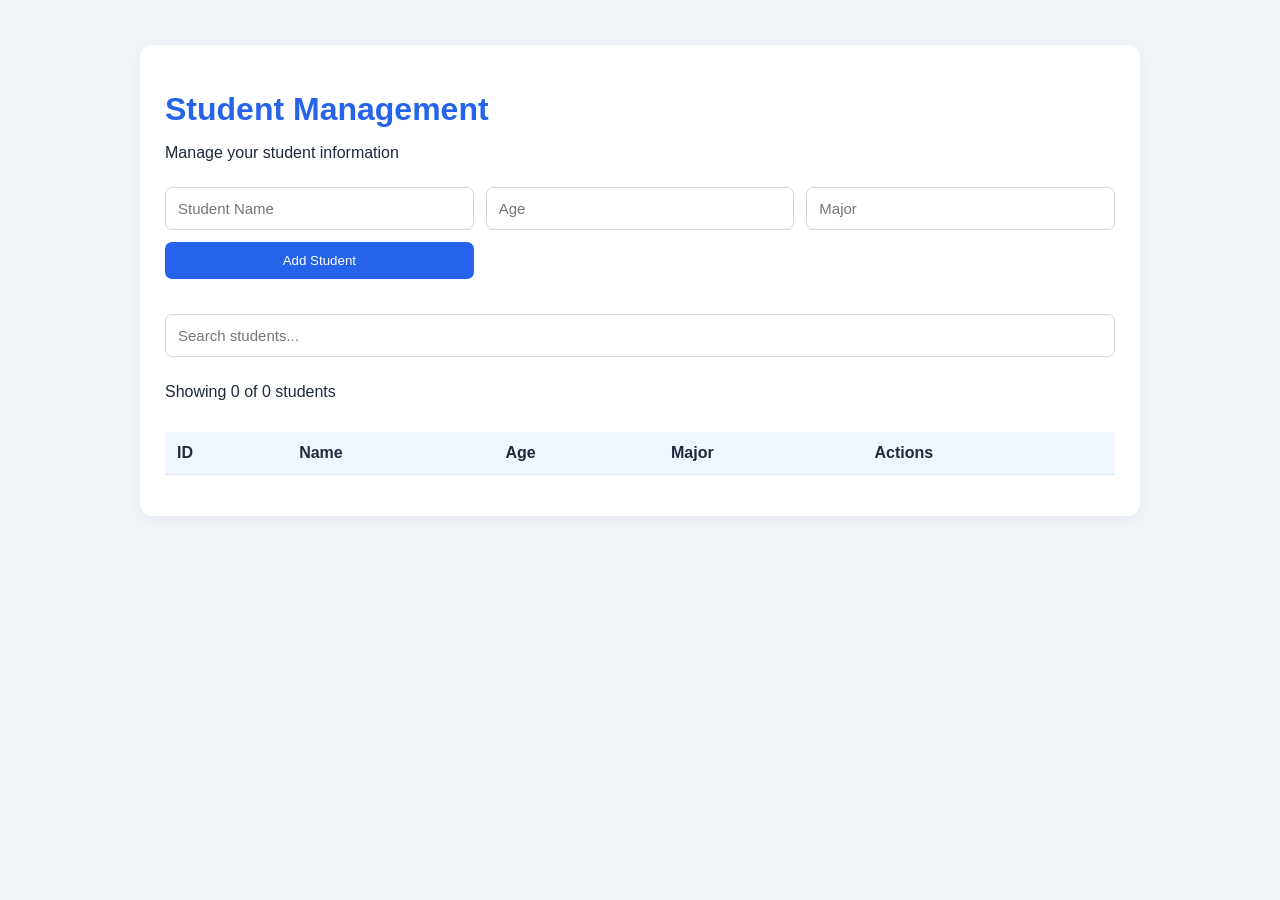
==== index.html @ 03c17451 "Add files via upload" ====
<!DOCTYPE html>
<html lang="en">
<head>
    <meta charset="UTF-8">
    <meta name="viewport" content="width=device-width, initial-scale=1.0">
    <title>Student Management</title>
    <link rel="stylesheet" href="style.css">
</head>
<body>
    <div class="container">
        <h1>Student Management</h1>
        <p>Manage your student information</p>

        <form id="studentForm">
            <input type="hidden" id="studentId">

            <input type="text" id="name"
                   placeholder="Student Name" required>

            <input type="number" id="age"
                   placeholder="Age" min="1" max="120" required>

            <input type="text" id="major"
                   placeholder="Major" required>

            <button type="submit" id="submitBtn">
                Add Student
            </button>
        </form>

        <input type="search" id="search"
               placeholder="Search students...">

        <p id="count">Total Students: 0</p>

        <div class="table-wrapper">
            <table>
                <thead>
                    <tr>
                        <th>ID</th>
                        <th>Name</th>
                        <th>Age</th>
                        <th>Major</th>
                        <th>Actions</th>
                    </tr>
                </thead>
                <tbody id="studentList"></tbody>
            </table>
        </div>

        <p id="message" role="status"></p>
    </div>

    <script src="script.js"></script>
</body>
</html>
---- style.css ----
* {
    box-sizing: border-box;
}

body {
    margin: 0;
    padding: 25px 15px;
    font-family: Arial, sans-serif;
    background: #f1f5f9;
    color: #1e293b;
}

.container {
    max-width: 1000px;
    margin: 20px auto;
    padding: 25px;
    background: white;
    border-radius: 12px;
    box-shadow: 0 4px 20px #0000000d;
}

h1 {
    color: #2563eb;
    margin-bottom: 8px;
}

#studentForm {
    display: grid;
    grid-template-columns: repeat(3, minmax(0, 1fr));
    gap: 12px;
    margin: 25px 0;
}

input {
    width: 100%;
    min-width: 0;
    padding: 12px;
    border: 1px solid #cbd5e1;
    border-radius: 7px;
    font-size: 15px;
}

#studentForm input[type="hidden"] {
    display: none;
}

button {
    padding: 11px 14px;
    border: none;
    border-radius: 7px;
    background: #2563eb;
    color: white;
    cursor: pointer;
}

button:hover {
    opacity: 0.85;
}

#search {
    margin: 10px 0;
}

.table-wrapper {
    width: 100%;
    overflow-x: auto;
}

table {
    width: 100%;
    border-collapse: collapse;
    margin-top: 15px;
}

th, td {
    padding: 12px;
    border-bottom: 1px solid #e2e8f0;
    text-align: left;
}

th {
    background: #eff6ff;
}

.actions {
    display: flex;
    gap: 7px;
}

.delete-btn {
    background: #dc2626;
}

#message {
    color: #15803d;
}

@media (max-width: 650px) {
    #studentForm {
        grid-template-columns: 1fr;
    }

    .container {
        padding: 16px;
    }
}
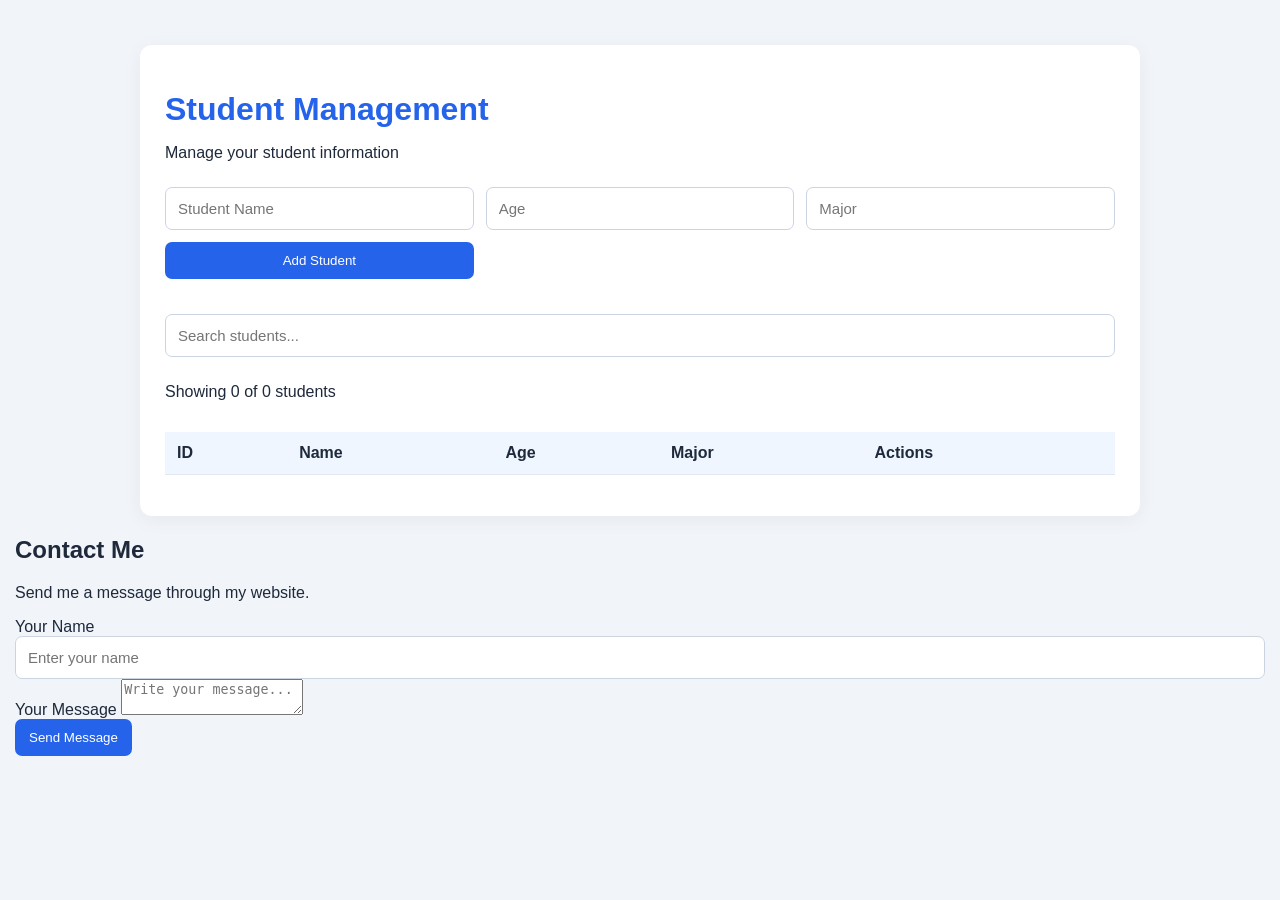
==== commit 6af318a4: "Add files via upload" ====
--- a/index.html
+++ b/index.html
@@ -55,3 +55,36 @@
     <script src="script.js"></script>
 </body>
 </html>
+
+<section id="contact">
+  <h2>Contact Me</h2>
+  <p>Send me a message through my website.</p>
+
+  <form id="contactForm">
+    <div>
+      <label for="name">Your Name</label>
+      <input
+        type="text"
+        id="name"
+        name="name"
+        placeholder="Enter your name"
+        maxlength="100"
+        required
+      />
+    </div>
+
+    <div>
+      <label for="message">Your Message</label>
+      <textarea
+        id="message"
+        name="message"
+        placeholder="Write your message..."
+        maxlength="2000"
+        required
+      ></textarea>
+    </div>
+
+    <button type="submit" id="sendBtn">Send Message</button>
+    <p id="formStatus" role="status" aria-live="polite"></p>
+  </form>
+</section>
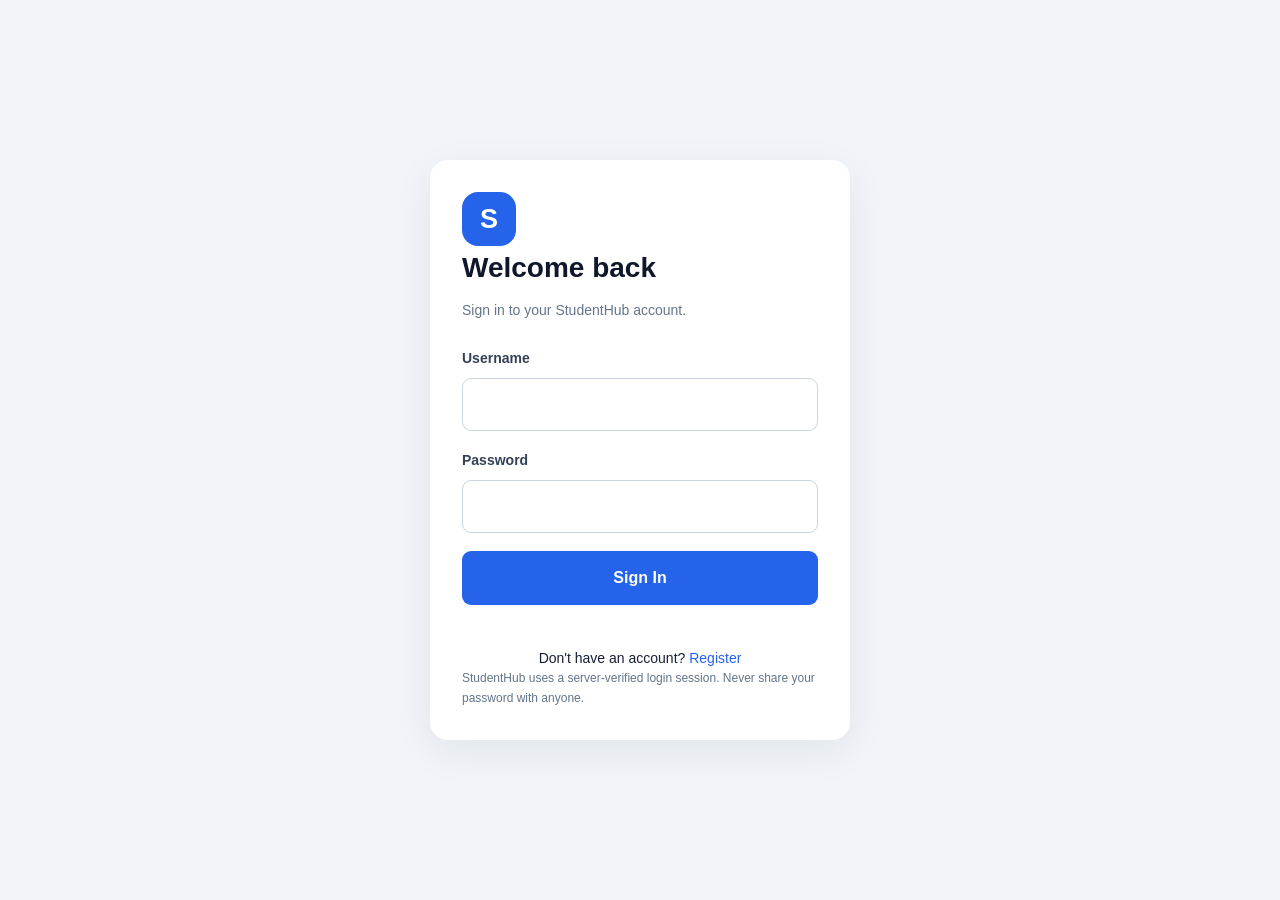
==== commit 6f6dc196: "Add files via upload" ====
--- a/index.html
+++ b/index.html
@@ -4,87 +4,411 @@
 <head>
     <meta charset="UTF-8">
     <meta name="viewport" content="width=device-width, initial-scale=1.0">
-    <title>Student Management</title>
+
+    <title>StudentHub - Student Management Dashboard</title>
+    <meta name="theme-color" content="#2563eb">
+    <meta name="description" content="Manage student records with StudentHub.">
     <link rel="stylesheet" href="style.css">
 </head>
 <body>
-    <div class="container">
-        <h1>Student Management</h1>
-        <p>Manage your student information</p>
-
-        <form id="studentForm">
-            <input type="hidden" id="studentId">
-
-            <input type="text" id="name"
-                   placeholder="Student Name" required>
-
-            <input type="number" id="age"
-                   placeholder="Age" min="1" max="120" required>
-
-            <input type="text" id="major"
-                   placeholder="Major" required>
-
-            <button type="submit" id="submitBtn">
-                Add Student
-            </button>
-        </form>
-
-        <input type="search" id="search"
-               placeholder="Search students...">
-
-        <p id="count">Total Students: 0</p>
-
-        <div class="table-wrapper">
-            <table>
-                <thead>
-                    <tr>
-                        <th>ID</th>
-                        <th>Name</th>
-                        <th>Age</th>
-                        <th>Major</th>
-                        <th>Actions</th>
-                    </tr>
-                </thead>
-                <tbody id="studentList"></tbody>
-            </table>
+
+<div class="app-layout">
+
+    <!-- SIDEBAR -->
+    <aside class="sidebar" id="sidebar">
+        <a href="#dashboard" class="brand">
+            <span class="brand-icon">S</span>
+            <span>Student<span class="brand-light">Hub</span></span>
+        </a>
+
+        <p class="nav-label">MAIN MENU</p>
+
+        <nav class="side-nav">
+            <a href="#dashboard" class="nav-link active">
+                <span class="nav-icon">⌂</span>
+                <span>Dashboard</span>
+            </a>
+
+            <a href="#students" class="nav-link">
+                <span class="nav-icon">♙</span>
+                <span>Students</span>
+            </a>
+
+            <a href="#contact" class="nav-link">
+                <span class="nav-icon">✉</span>
+                <span>Messages</span>
+            </a>
+
+            <a href="#reports" class="nav-link">
+                <span class="nav-icon">▥</span>
+                <span>Reports</span>
+            </a>
+        </nav>
+
+        <div class="sidebar-bottom">
+            <p class="nav-label">PREFERENCES</p>
+
+            <a href="#contact" class="nav-link">
+                <span class="nav-icon">⚙</span>
+                <span>Settings / Contact</span>
+            </a>
+
+            <div class="sidebar-note">
+                <span class="note-icon">✦</span>
+                <strong>Keep learning!</strong>
+                <p>Organize your student records in one place.</p>
+            </div>
         </div>
-
-        <p id="message" role="status"></p>
+    </aside>
+
+    <!-- MAIN AREA -->
+    <main class="main-area" id="dashboard">
+
+        <!-- TOPBAR -->
+        <header class="topbar">
+            <div class="topbar-left">
+                <button
+                    type="button"
+                    class="menu-toggle"
+                    id="menuToggle"
+                    aria-label="Toggle navigation"
+                    aria-expanded="false"
+                >☰</button>
+
+                <div>
+                    <h1>Dashboard</h1>
+                    <p class="topbar-subtitle">
+                        Welcome back! Here's your student overview.
+                    </p>
+                </div>
+            </div>
+
+            
+<div class="admin-profile">
+    <div class="admin-avatar" id="currentAvatar">U</div>
+    <div>
+        <strong id="currentUsername">User</strong>
+        <span id="currentUserRole">User</span>
     </div>
-
-    <script src="script.js"></script>
+    <button type="button" id="logoutBtn" class="secondary-button">
+        Logout
+    </button>
+</div>
+
+
+        <div class="dashboard-content">
+
+            <!-- PAGE INTRO -->
+            <section class="welcome-banner">
+                <div>
+                    <span class="eyebrow">STUDENT MANAGEMENT SYSTEM</span>
+                    <h2>Manage your students easily.</h2>
+                    <p>View, organize and update your student records.</p>
+                </div>
+
+                <a class="primary-button banner-button" href="#studentForm">
+                    <span>＋</span> Add New Student
+                </a>
+            </section>
+
+            <!-- STATISTIC CARDS -->
+            <section class="stats-grid" aria-label="Student statistics">
+
+                <article class="stat-card">
+                    <div class="stat-top">
+                        <span class="stat-label">Total Students</span>
+                        <span class="stat-icon blue">♙</span>
+                    </div>
+                    <strong class="stat-number" id="totalStudents">0</strong>
+                    <span class="stat-caption">All saved student records</span>
+                </article>
+
+                <article class="stat-card">
+                    <div class="stat-top">
+                        <span class="stat-label">Different Majors</span>
+                        <span class="stat-icon purple">▤</span>
+                    </div>
+                    <strong class="stat-number" id="totalMajors">0</strong>
+                    <span class="stat-caption">Unique majors in your records</span>
+                </article>
+
+                <article class="stat-card">
+                    <div class="stat-top">
+                        <span class="stat-label">Average Age</span>
+                        <span class="stat-icon green">◷</span>
+                    </div>
+                    <strong class="stat-number" id="averageAge">0</strong>
+                    <span class="stat-caption">Based on saved student ages</span>
+                </article>
+
+                <article class="stat-card">
+                    <div class="stat-top">
+                        <span class="stat-label">Search Results</span>
+                        <span class="stat-icon orange">⌕</span>
+                    </div>
+                    <strong class="stat-number" id="searchResults">0</strong>
+                    <span class="stat-caption">Students matching your search</span>
+                </article>
+
+            </section>
+
+            <!-- CHART AND QUICK SUMMARY -->
+            <section class="overview-grid" id="reports">
+
+                <article class="panel chart-panel">
+                    <div class="panel-heading">
+                        <div>
+                            <h2>Students by Major</h2>
+                            <p>Distribution of saved student records</p>
+                        </div>
+                        <span class="panel-badge">Overview</span>
+                    </div>
+
+                    <div id="majorChart" class="major-chart">
+                        <p class="empty-chart">
+                            Add students to see your major statistics.
+                        </p>
+                    </div>
+                </article>
+
+                <article class="panel quick-panel">
+                    <div class="panel-heading">
+                        <div>
+                            <h2>Quick Actions</h2>
+                            <p>Common tasks</p>
+                        </div>
+                    </div>
+
+                    <a href="#studentForm" class="quick-action">
+                        <span class="quick-icon blue">＋</span>
+                        <span>
+                            <strong>Add a Student</strong>
+                            <small>Create a new student record</small>
+                        </span>
+                        <span class="action-arrow">›</span>
+                    </a>
+
+                    <a href="#search" class="quick-action">
+                        <span class="quick-icon purple">⌕</span>
+                        <span>
+                            <strong>Find a Student</strong>
+                            <small>Search your saved records</small>
+                        </span>
+                        <span class="action-arrow">›</span>
+                    </a>
+
+                    <a href="#contact" class="quick-action">
+                        <span class="quick-icon green">✉</span>
+                        <span>
+                            <strong>Send a Message</strong>
+                            <small>Contact through Telegram</small>
+                        </span>
+                        <span class="action-arrow">›</span>
+                    </a>
+                </article>
+
+            </section>
+
+            <!-- STUDENT MANAGEMENT -->
+            <section class="panel students-panel" id="students">
+
+                <div class="panel-heading students-heading">
+                    <div>
+                        <h2>Student Records</h2>
+                        <p>Manage all your student information here.</p>
+                    </div>
+
+                    <a href="#studentForm" class="primary-button">
+                        ＋ Add Student
+                    </a>
+                </div>
+
+                <!-- ADD / EDIT FORM -->
+                <details class="form-disclosure" id="studentFormSection">
+                    <summary id="formSummary">＋ Add a new student</summary>
+
+                    <form id="studentForm" class="student-form">
+                        <input type="hidden" id="studentId">
+
+                        <div class="field">
+                            <label for="name">Student Name</label>
+                            <input
+                                type="text"
+                                id="name"
+                                placeholder="Enter student name"
+                                maxlength="100"
+                                required
+                            >
+                        </div>
+
+                        <div class="field">
+                            <label for="age">Age</label>
+                            <input
+                                type="number"
+                                id="age"
+                                placeholder="Enter age"
+                                min="1"
+                                max="120"
+                                step="1"
+                                required
+                            >
+                        </div>
+
+                        <div class="field">
+                            <label for="major">Major</label>
+                            <input
+                                type="text"
+                                id="major"
+                                placeholder="Enter major"
+                                maxlength="100"
+                                required
+                            >
+                        </div>
+
+                        <div class="form-buttons">
+                            <button
+                                type="submit"
+                                id="submitBtn"
+                                class="primary-button"
+                            >
+                                Add Student
+                            </button>
+
+                            <button
+                                type="button"
+                                id="cancelEditBtn"
+                                class="secondary-button"
+                                hidden
+                            >
+                                Cancel
+                            </button>
+                        </div>
+                    </form>
+                </details>
+
+                <!-- SEARCH -->
+                <div class="table-toolbar">
+                    <div class="search-box">
+                        <span aria-hidden="true">⌕</span>
+                        <input
+                            type="search"
+                            id="search"
+                            placeholder="Search by name or major..."
+                            aria-label="Search students"
+                        >
+                    </div>
+
+                    <span id="count" class="results-count">
+                        Showing 0 students
+                    </span>
+                </div>
+
+                <!-- TABLE -->
+                <div class="table-wrapper">
+                    <table>
+                        <thead>
+                            <tr>
+                                <th>Student ID</th>
+                                <th>Name</th>
+                                <th>Age</th>
+                                <th>Major</th>
+                                <th>Actions</th>
+                            </tr>
+                        </thead>
+
+                        <tbody id="studentList"></tbody>
+                    </table>
+                </div>
+
+                <p
+                    id="message"
+                    class="status-message"
+                    role="status"
+                    aria-live="polite"
+                ></p>
+
+                <!-- DATABASE STATUS TEXT -->
+                <div class="table-footer">
+                    <span>
+                        Student records are saved in the online database.
+                    </span>
+                    <a href="#dashboard">Back to top ↑</a>
+                </div>
+
+            </section>
+
+            <!-- CONTACT FORM -->
+            <section class="panel contact-panel" id="contact">
+                <div class="panel-heading">
+                    <div>
+                        <h2>Contact &amp; Messages</h2>
+                        <p>
+                            Send a message to your connected Telegram chat.
+                        </p>
+                    </div>
+
+                    <span class="telegram-label">✉ Telegram</span>
+                </div>
+
+                <form id="contactForm" class="contact-form">
+
+                    <div class="field">
+                        <label for="contactName">Your Name</label>
+                        <input
+                            type="text"
+                            id="contactName"
+                            name="name"
+                            placeholder="Enter your name"
+                            maxlength="100"
+                            autocomplete="name"
+                            required
+                        >
+                    </div>
+
+                    <div class="field">
+                        <label for="contactMessage">Your Message</label>
+                        <textarea
+                            id="contactMessage"
+                            name="message"
+                            placeholder="Write your message..."
+                            maxlength="2000"
+                            rows="4"
+                            required
+                        ></textarea>
+                    </div>
+
+                    <div class="contact-submit-row">
+                        <button
+                            type="submit"
+                            id="sendBtn"
+                            class="primary-button"
+                        >
+                            Send Message →
+                        </button>
+
+                        <p
+                            id="formStatus"
+                            role="status"
+                            aria-live="polite"
+                        ></p>
+                    </div>
+
+                </form>
+            </section>
+
+            <!-- FOOTER -->
+            <footer class="page-footer">
+                <span>© 2026 Meng hor</span>
+                <span>Student Management Dashboard</span>
+            </footer>
+
+        </div>
+    </main>
+
+</div>
+
+<div class="sidebar-overlay" id="sidebarOverlay"></div>
+
+<script src="script.js"></script>
 </body>
 </html>
-
-<section id="contact">
-  <h2>Contact Me</h2>
-  <p>Send me a message through my website.</p>
-
-  <form id="contactForm">
-    <div>
-      <label for="name">Your Name</label>
-      <input
-        type="text"
-        id="name"
-        name="name"
-        placeholder="Enter your name"
-        maxlength="100"
-        required
-      />
-    </div>
-
-    <div>
-      <label for="message">Your Message</label>
-      <textarea
-        id="message"
-        name="message"
-        placeholder="Write your message..."
-        maxlength="2000"
-        required
-      ></textarea>
-    </div>
-
-    <button type="submit" id="sendBtn">Send Message</button>
-    <p id="formStatus" role="status" aria-live="polite"></p>
-  </form>
-</section>
--- a/style.css
+++ b/style.css
@@ -1,107 +1,1281 @@
+
+/* ==========================================
+   STUDENTHUB DASHBOARD
+   Blue & White Responsive UI
+========================================== */
+
+:root {
+    --blue: #2563eb;
+    --blue-dark: #1d4ed8;
+    --blue-soft: #eff6ff;
+    --purple-soft: #f3e8ff;
+    --green-soft: #dcfce7;
+    --orange-soft: #ffedd5;
+    --bg: #f4f6fb;
+    --white: #ffffff;
+    --text: #172033;
+    --muted: #7b8497;
+    --border: #e8ebf2;
+    --danger: #e5484d;
+    --shadow: 0 5px 24px rgba(31, 49, 85, .045);
+}
 
 * {
     box-sizing: border-box;
+    margin: 0;
+    padding: 0;
+}
+
+html {
+    scroll-behavior: smooth;
+    scroll-padding-top: 24px;
 }
 
 body {
-    margin: 0;
-    padding: 25px 15px;
-    font-family: Arial, sans-serif;
-    background: #f1f5f9;
-    color: #1e293b;
-}
-
-.container {
-    max-width: 1000px;
-    margin: 20px auto;
-    padding: 25px;
+    font-family: Inter, "Segoe UI", Arial, sans-serif;
+    background: var(--bg);
+    color: var(--text);
+    font-size: 14px;
+    line-height: 1.6;
+}
+
+a {
+    color: inherit;
+    text-decoration: none;
+}
+
+button,
+input,
+textarea {
+    font: inherit;
+}
+
+button,
+a,
+summary {
+    -webkit-tap-highlight-color: transparent;
+}
+
+button {
+    cursor: pointer;
+}
+
+button:disabled {
+    opacity: .6;
+    cursor: not-allowed;
+}
+
+input,
+textarea {
+    width: 100%;
+    min-width: 0;
+    padding: 12px 14px;
+    color: var(--text);
+    background: #fff;
+    border: 1px solid #e1e6ef;
+    border-radius: 10px;
+    outline: none;
+    transition: border-color .2s, box-shadow .2s;
+}
+
+input::placeholder,
+textarea::placeholder {
+    color: #a0a8b8;
+}
+
+input:focus,
+textarea:focus {
+    border-color: var(--blue);
+    box-shadow: 0 0 0 3px rgba(37, 99, 235, .1);
+}
+
+textarea {
+    resize: vertical;
+    min-height: 110px;
+}
+
+[hidden] {
+    display: none !important;
+}
+
+/* LAYOUT */
+
+.app-layout {
+    min-height: 100vh;
+}
+
+.sidebar {
+    width: 250px;
+    position: fixed;
+    inset: 0 auto 0 0;
+    z-index: 100;
+    display: flex;
+    flex-direction: column;
+    padding: 28px 18px 20px;
+    background: var(--white);
+    border-right: 1px solid var(--border);
+    transition: transform .25s ease;
+}
+
+.brand {
+    display: flex;
+    align-items: center;
+    gap: 11px;
+    padding: 0 9px 30px;
+    font-size: 21px;
+    font-weight: 800;
+    letter-spacing: -.7px;
+}
+
+.brand-icon {
+    width: 36px;
+    height: 36px;
+    display: grid;
+    place-items: center;
+    color: white;
+    background: linear-gradient(135deg, #4285ff, #1d4ed8);
+    border-radius: 11px;
+    box-shadow: 0 5px 12px rgba(37, 99, 235, .2);
+}
+
+.brand-light {
+    color: var(--blue);
+}
+
+.nav-label {
+    padding: 0 12px;
+    margin: 15px 0 10px;
+    color: #a1a9b8;
+    font-size: 10px;
+    font-weight: 800;
+    letter-spacing: 1.3px;
+}
+
+.side-nav {
+    display: grid;
+    gap: 6px;
+}
+
+.nav-link {
+    display: flex;
+    align-items: center;
+    gap: 13px;
+    padding: 12px 13px;
+    color: #69758a;
+    border-radius: 10px;
+    font-weight: 600;
+    transition: background .2s, color .2s;
+}
+
+.nav-icon {
+    width: 23px;
+    text-align: center;
+    font-size: 20px;
+}
+
+.nav-link:hover {
+    background: #f3f6ff;
+    color: var(--blue);
+}
+
+.nav-link.active {
+    color: white;
+    background: var(--blue);
+    box-shadow: 0 5px 12px rgba(37, 99, 235, .15);
+}
+
+.sidebar-bottom {
+    margin-top: auto;
+}
+
+.sidebar-note {
+    margin-top: 26px;
+    padding: 17px;
+    background: #f3f6ff;
+    border: 1px solid #e4ebff;
+    border-radius: 14px;
+}
+
+.note-icon {
+    display: inline-grid;
+    place-items: center;
+    width: 30px;
+    height: 30px;
+    margin-bottom: 9px;
+    color: var(--blue);
     background: white;
-    border-radius: 12px;
-    box-shadow: 0 4px 20px #0000000d;
-}
-
-h1 {
+    border-radius: 9px;
+    font-size: 18px;
+}
+
+.sidebar-note strong {
+    display: block;
+    font-size: 13px;
+}
+
+.sidebar-note p {
+    margin-top: 5px;
+    color: var(--muted);
+    font-size: 12px;
+    line-height: 1.6;
+}
+
+/* MAIN */
+
+.main-area {
+    min-height: 100vh;
+    margin-left: 250px;
+}
+
+.topbar {
+    min-height: 94px;
+    display: flex;
+    align-items: center;
+    justify-content: space-between;
+    gap: 20px;
+    padding: 20px 34px;
+    background: white;
+    border-bottom: 1px solid var(--border);
+}
+
+.topbar-left {
+    display: flex;
+    align-items: center;
+    gap: 14px;
+}
+
+.topbar h1 {
+    font-size: 24px;
+    line-height: 1.3;
+    letter-spacing: -.7px;
+}
+
+.topbar-subtitle {
+    margin-top: 5px;
+    color: var(--muted);
+    font-size: 12px;
+}
+
+.admin-profile {
+    display: flex;
+    align-items: center;
+    gap: 11px;
+}
+
+.admin-avatar {
+    width: 43px;
+    height: 43px;
+    display: grid;
+    place-items: center;
+    color: white;
+    background: linear-gradient(135deg, #7c9eff, #2563eb);
+    border-radius: 50%;
+    font-size: 18px;
+    font-weight: 800;
+}
+
+.admin-profile strong,
+.admin-profile span {
+    display: block;
+}
+
+.admin-profile strong {
+    font-size: 13px;
+}
+
+.admin-profile span {
+    color: var(--muted);
+    font-size: 11px;
+}
+
+.menu-toggle {
+    display: none;
+    width: 40px;
+    height: 40px;
+    color: var(--text);
+    background: white;
+    border: 1px solid var(--border);
+    border-radius: 9px;
+    font-size: 20px;
+}
+
+.dashboard-content {
+    width: 100%;
+    max-width: 1600px;
+    margin: 0 auto;
+    padding: 28px 32px;
+}
+
+/* WELCOME BANNER */
+
+.welcome-banner {
+    display: flex;
+    align-items: center;
+    justify-content: space-between;
+    gap: 24px;
+    padding: 26px 29px;
+    margin-bottom: 24px;
+    background: linear-gradient(110deg, #eaf1ff, #f5f7ff 70%, #edf4ff);
+    border: 1px solid #e0e9ff;
+    border-radius: 16px;
+}
+
+.eyebrow {
+    color: var(--blue);
+    font-size: 10px;
+    font-weight: 800;
+    letter-spacing: 1.4px;
+}
+
+.welcome-banner h2 {
+    margin: 6px 0;
+    font-size: clamp(20px, 2vw, 27px);
+    letter-spacing: -.8px;
+}
+
+.welcome-banner p {
+    color: var(--muted);
+    font-size: 13px;
+}
+
+/* BUTTONS */
+
+.primary-button,
+.secondary-button {
+    min-height: 42px;
+    display: inline-flex;
+    align-items: center;
+    justify-content: center;
+    gap: 8px;
+    padding: 10px 16px;
+    border: 1px solid transparent;
+    border-radius: 9px;
+    font-size: 12px;
+    font-weight: 700;
+    text-align: center;
+    transition: background .2s, transform .2s, box-shadow .2s;
+}
+
+.primary-button {
+    color: white;
+    background: var(--blue);
+}
+
+.primary-button:hover {
+    color: white;
+    background: var(--blue-dark);
+    box-shadow: 0 5px 12px rgba(37, 99, 235, .17);
+}
+
+.secondary-button {
+    color: #475569;
+    background: white;
+    border-color: var(--border);
+}
+
+.secondary-button:hover {
+    background: #f8fafc;
+}
+
+button:active {
+    transform: scale(.98);
+}
+
+/* STAT CARDS */
+
+.stats-grid {
+    display: grid;
+    grid-template-columns: repeat(4, minmax(0, 1fr));
+    gap: 18px;
+    margin-bottom: 24px;
+}
+
+.stat-card {
+    min-width: 0;
+    padding: 21px;
+    background: white;
+    border: 1px solid var(--border);
+    border-radius: 15px;
+    box-shadow: var(--shadow);
+    transition: transform .2s, box-shadow .2s;
+}
+
+.stat-card:hover {
+    transform: translateY(-3px);
+    box-shadow: 0 9px 25px rgba(31, 49, 85, .07);
+}
+
+.stat-top {
+    display: flex;
+    align-items: center;
+    justify-content: space-between;
+    gap: 8px;
+}
+
+.stat-label {
+    color: #68758b;
+    font-size: 12px;
+    font-weight: 600;
+}
+
+.stat-icon,
+.quick-icon {
+    flex-shrink: 0;
+    display: grid;
+    place-items: center;
+    width: 39px;
+    height: 39px;
+    border-radius: 11px;
+    font-size: 22px;
+}
+
+.blue {
     color: #2563eb;
-    margin-bottom: 8px;
-}
-
-#studentForm {
+    background: #eaf1ff;
+}
+
+.purple {
+    color: #9333ea;
+    background: var(--purple-soft);
+}
+
+.green {
+    color: #15803d;
+    background: var(--green-soft);
+}
+
+.orange {
+    color: #c2410c;
+    background: var(--orange-soft);
+}
+
+.stat-number {
+    display: block;
+    margin: 13px 0 4px;
+    font-size: 30px;
+    font-weight: 800;
+    line-height: 1.2;
+    letter-spacing: -.8px;
+    overflow-wrap: anywhere;
+}
+
+.stat-caption {
+    color: var(--muted);
+    font-size: 11px;
+}
+
+/* PANELS */
+
+.overview-grid {
+    display: grid;
+    grid-template-columns: minmax(0, 1.35fr) minmax(280px, 1fr);
+    gap: 20px;
+    margin-bottom: 24px;
+}
+
+.panel {
+    min-width: 0;
+    padding: 23px;
+    background: white;
+    border: 1px solid var(--border);
+    border-radius: 16px;
+    box-shadow: var(--shadow);
+}
+
+.panel-heading {
+    display: flex;
+    align-items: center;
+    justify-content: space-between;
+    gap: 16px;
+    margin-bottom: 20px;
+}
+
+.panel-heading h2 {
+    font-size: 16px;
+    font-weight: 800;
+    letter-spacing: -.3px;
+}
+
+.panel-heading p {
+    margin-top: 4px;
+    color: var(--muted);
+    font-size: 12px;
+}
+
+.panel-badge {
+    padding: 6px 10px;
+    color: var(--blue);
+    background: var(--blue-soft);
+    border-radius: 8px;
+    font-size: 11px;
+    font-weight: 700;
+}
+
+/* MAJOR CHART */
+
+.major-chart {
+    display: grid;
+    gap: 16px;
+}
+
+.chart-row {
+    display: grid;
+    grid-template-columns: minmax(85px, 115px) minmax(30px, 1fr) 30px;
+    align-items: center;
+    gap: 12px;
+}
+
+.chart-label {
+    color: #647087;
+    font-size: 12px;
+    overflow-wrap: anywhere;
+}
+
+.chart-track {
+    height: 10px;
+    overflow: hidden;
+    background: #edf1f8;
+    border-radius: 20px;
+}
+
+.chart-fill {
+    height: 100%;
+    min-width: 0;
+    background: linear-gradient(90deg, #3b82f6, #7c9cff);
+    border-radius: inherit;
+    transition: width .35s ease;
+}
+
+.chart-value {
+    color: #475569;
+    font-size: 12px;
+    font-weight: 700;
+    text-align: right;
+}
+
+.empty-chart {
+    padding: 24px 0;
+    color: var(--muted);
+    text-align: center;
+    font-size: 13px;
+}
+
+/* QUICK ACTIONS */
+
+.quick-panel {
+    display: flex;
+    flex-direction: column;
+}
+
+.quick-action {
+    display: flex;
+    align-items: center;
+    gap: 12px;
+    padding: 14px 0;
+    border-bottom: 1px solid #f0f2f7;
+}
+
+.quick-action:last-child {
+    border-bottom: none;
+}
+
+.quick-action > span:nth-child(2) {
+    flex: 1;
+    min-width: 0;
+}
+
+.quick-action strong,
+.quick-action small {
+    display: block;
+}
+
+.quick-action strong {
+    font-size: 12px;
+}
+
+.quick-action small {
+    margin-top: 3px;
+    color: var(--muted);
+    font-size: 11px;
+}
+
+.action-arrow {
+    color: #9aa4b5;
+    font-size: 22px;
+}
+
+.quick-action:hover strong,
+.quick-action:hover .action-arrow {
+    color: var(--blue);
+}
+
+/* STUDENT TABLE */
+
+.students-panel {
+    margin-bottom: 24px;
+}
+
+.students-heading {
+    align-items: flex-start;
+}
+
+.students-heading .primary-button {
+    flex-shrink: 0;
+}
+
+.form-disclosure {
+    margin-bottom: 20px;
+    border: 1px solid var(--border);
+    border-radius: 11px;
+    background: #fbfcff;
+}
+
+.form-disclosure summary {
+    padding: 14px 16px;
+    color: var(--blue);
+    font-size: 12px;
+    font-weight: 750;
+    cursor: pointer;
+    list-style-position: inside;
+}
+
+.form-disclosure[open] summary {
+    border-bottom: 1px solid var(--border);
+}
+
+.student-form {
     display: grid;
     grid-template-columns: repeat(3, minmax(0, 1fr));
-    gap: 12px;
-    margin: 25px 0;
-}
-
-input {
-    width: 100%;
+    gap: 15px;
+    padding: 18px;
+}
+
+.field {
+    display: flex;
+    flex-direction: column;
+    gap: 7px;
     min-width: 0;
-    padding: 12px;
-    border: 1px solid #cbd5e1;
-    border-radius: 7px;
-    font-size: 15px;
-}
-
-#studentForm input[type="hidden"] {
-    display: none;
-}
-
-button {
-    padding: 11px 14px;
+}
+
+.field label {
+    color: #475569;
+    font-size: 12px;
+    font-weight: 700;
+}
+
+.field input,
+.field textarea {
+    font-size: 13px;
+}
+
+.form-buttons {
+    grid-column: 1 / -1;
+    display: flex;
+    flex-wrap: wrap;
+    gap: 9px;
+}
+
+.table-toolbar {
+    display: flex;
+    align-items: center;
+    justify-content: space-between;
+    gap: 15px;
+    margin-bottom: 15px;
+}
+
+.search-box {
+    width: min(100%, 360px);
+    display: flex;
+    align-items: center;
+    gap: 10px;
+    padding: 0 12px;
+    border: 1px solid var(--border);
+    border-radius: 10px;
+    background: white;
+}
+
+.search-box > span {
+    color: #98a2b3;
+    font-size: 23px;
+}
+
+.search-box input {
+    padding: 11px 0;
     border: none;
-    border-radius: 7px;
-    background: #2563eb;
-    color: white;
-    cursor: pointer;
-}
-
-button:hover {
-    opacity: 0.85;
-}
-
-#search {
-    margin: 10px 0;
+    box-shadow: none;
+    outline: none;
+    font-size: 12px;
+}
+
+.search-box input:focus {
+    box-shadow: none;
+}
+
+.results-count {
+    color: var(--muted);
+    font-size: 11px;
+    text-align: right;
 }
 
 .table-wrapper {
     width: 100%;
     overflow-x: auto;
+    border: 1px solid var(--border);
+    border-radius: 10px;
+    -webkit-overflow-scrolling: touch;
 }
 
 table {
     width: 100%;
+    min-width: 620px;
     border-collapse: collapse;
+    text-align: left;
+}
+
+thead {
+    background: #f7f8fc;
+}
+
+th {
+    color: #657087;
+    font-size: 10px;
+    font-weight: 800;
+    letter-spacing: .45px;
+    text-transform: uppercase;
+    white-space: nowrap;
+}
+
+th,
+td {
+    padding: 14px 15px;
+    border-bottom: 1px solid #edf0f6;
+}
+
+td {
+    color: #39445a;
+    font-size: 12px;
+}
+
+tbody tr {
+    transition: background .15s;
+}
+
+tbody tr:hover {
+    background: #f8faff;
+}
+
+tbody tr:last-child td {
+    border-bottom: none;
+}
+
+.actions {
+    display: flex;
+    align-items: center;
+    gap: 7px;
+}
+
+.actions button {
+    min-height: 31px;
+    padding: 6px 10px;
+    color: var(--blue);
+    background: var(--blue-soft);
+    border: 1px solid #dbeafe;
+    border-radius: 7px;
+    font-size: 11px;
+    font-weight: 700;
+}
+
+.actions button:hover {
+    background: #dbeafe;
+}
+
+.actions .delete-btn {
+    color: var(--danger);
+    background: #fff1f2;
+    border-color: #ffe0e3;
+}
+
+.actions .delete-btn:hover {
+    color: white;
+    background: var(--danger);
+}
+
+.status-message {
+    min-height: 22px;
+    margin-top: 10px;
+    color: var(--blue);
+    font-size: 12px;
+    font-weight: 600;
+    overflow-wrap: anywhere;
+}
+
+.table-footer {
+    display: flex;
+    justify-content: space-between;
+    flex-wrap: wrap;
+    gap: 10px;
     margin-top: 15px;
-}
-
-th, td {
-    padding: 12px;
-    border-bottom: 1px solid #e2e8f0;
-    text-align: left;
-}
-
-th {
-    background: #eff6ff;
+    color: var(--muted);
+    font-size: 11px;
+}
+
+.table-footer a {
+    color: var(--blue);
+    font-weight: 700;
+}
+
+/* CONTACT */
+
+.contact-panel {
+    margin-bottom: 24px;
+}
+
+.telegram-label {
+    padding: 8px 11px;
+    color: #0879bd;
+    background: #e8f6ff;
+    border-radius: 8px;
+    font-size: 11px;
+    font-weight: 700;
+}
+
+.contact-form {
+    display: grid;
+    gap: 16px;
+}
+
+.contact-form textarea {
+    min-height: 115px;
+}
+
+.contact-submit-row {
+    display: flex;
+    align-items: center;
+    flex-wrap: wrap;
+    gap: 15px;
+}
+
+.contact-submit-row .primary-button {
+    border: none;
+}
+
+#formStatus {
+    min-height: 22px;
+    margin: 0;
+    color: #475569;
+    font-size: 12px;
+    overflow-wrap: anywhere;
+}
+
+/* FOOTER */
+
+.page-footer {
+    display: flex;
+    justify-content: space-between;
+    flex-wrap: wrap;
+    gap: 12px;
+    padding: 5px 2px 15px;
+    color: #8992a3;
+    font-size: 11px;
+}
+
+/* MOBILE SIDEBAR */
+
+.sidebar-overlay {
+    display: none;
+}
+
+@media (max-width: 1100px) {
+    .sidebar {
+        width: 220px;
+    }
+
+    .main-area {
+        margin-left: 220px;
+    }
+
+    .dashboard-content {
+        padding: 24px 20px;
+    }
+
+    .topbar {
+        padding: 20px;
+    }
+
+    .stats-grid {
+        grid-template-columns: repeat(2, minmax(0, 1fr));
+    }
+
+    .overview-grid {
+        grid-template-columns: 1fr;
+    }
+}
+
+@media (max-width: 760px) {
+    .sidebar {
+        width: 260px;
+        transform: translateX(-100%);
+        box-shadow: none;
+    }
+
+    .sidebar.open {
+        transform: translateX(0);
+        box-shadow: 12px 0 35px rgba(15, 23, 42, .12);
+    }
+
+    .sidebar-overlay.visible {
+        display: block;
+        position: fixed;
+        inset: 0;
+        z-index: 90;
+        background: rgba(15, 23, 42, .35);
+    }
+
+    .main-area {
+        margin-left: 0;
+    }
+
+    .menu-toggle {
+        display: inline-grid;
+        place-items: center;
+        flex-shrink: 0;
+    }
+
+    .topbar {
+        min-height: 80px;
+        padding: 15px;
+    }
+
+    .topbar h1 {
+        font-size: 20px;
+    }
+
+    .topbar-subtitle {
+        max-width: 210px;
+        font-size: 11px;
+    }
+
+    .admin-profile > div:last-child {
+        display: none;
+    }
+
+    .dashboard-content {
+        padding: 18px 14px;
+    }
+
+    .welcome-banner {
+        align-items: flex-start;
+        flex-direction: column;
+        padding: 21px;
+    }
+
+    .banner-button {
+        width: 100%;
+    }
+
+    .stats-grid {
+        gap: 12px;
+    }
+
+    .stat-card {
+        padding: 16px;
+    }
+
+    .stat-number {
+        font-size: 25px;
+    }
+
+    .stat-label {
+        font-size: 11px;
+    }
+
+    .stat-icon {
+        width: 33px;
+        height: 33px;
+        font-size: 19px;
+    }
+
+    .panel {
+        padding: 17px;
+    }
+
+    .student-form {
+        grid-template-columns: 1fr;
+    }
+
+    .form-buttons {
+        grid-column: auto;
+    }
+
+    .table-toolbar {
+        align-items: stretch;
+        flex-direction: column;
+    }
+
+    .search-box {
+        width: 100%;
+    }
+
+    .results-count {
+        text-align: left;
+    }
+
+    .students-heading {
+        flex-direction: column;
+    }
+
+    .students-heading .primary-button {
+        width: 100%;
+    }
+}
+
+@media (max-width: 420px) {
+    .dashboard-content {
+        padding: 14px 10px;
+    }
+
+    .topbar {
+        gap: 8px;
+        padding: 13px 10px;
+    }
+
+    .topbar-left {
+        gap: 9px;
+    }
+
+    .topbar h1 {
+        font-size: 18px;
+    }
+
+    .topbar-subtitle {
+        max-width: 190px;
+    }
+
+    .admin-avatar {
+        width: 36px;
+        height: 36px;
+    }
+
+    .stats-grid {
+        gap: 9px;
+    }
+
+    .stat-card {
+        padding: 12px;
+    }
+
+    .stat-number {
+        font-size: 23px;
+    }
+
+    .stat-caption {
+        font-size: 10px;
+    }
+
+    .panel {
+        padding: 14px;
+    }
+
+    .panel-heading {
+        gap: 10px;
+    }
+
+    .chart-row {
+        grid-template-columns: 80px minmax(25px, 1fr) 22px;
+        gap: 7px;
+    }
+
+    .chart-label,
+    .chart-value {
+        font-size: 10px;
+    }
+
+    .contact-submit-row .primary-button {
+        width: 100%;
+    }
+}
+
+@media (prefers-reduced-motion: reduce) {
+    *,
+    *::before,
+    *::after {
+        scroll-behavior: auto !important;
+        transition-duration: .01ms !important;
+    }
+}
+
+
+/* ==========================================
+   DASHBOARD POLISH - VERSION 2
+========================================== */
+
+/* More compact desktop layout */
+@media (min-width: 761px) {
+    .dashboard-content {
+        padding: 22px 24px;
+    }
+
+    .topbar {
+        min-height: 82px;
+        padding: 16px 28px;
+    }
+
+    .welcome-banner {
+        padding: 22px 26px;
+        margin-bottom: 20px;
+    }
+
+    .stats-grid {
+        gap: 14px;
+        margin-bottom: 20px;
+    }
+
+    .stat-card {
+        padding: 18px;
+    }
+
+    .stat-number {
+        font-size: 28px;
+    }
+
+    .overview-grid {
+        gap: 16px;
+        margin-bottom: 20px;
+    }
+
+    .panel {
+        padding: 20px;
+    }
+}
+
+/* Student table improvements */
+.students-panel {
+    scroll-margin-top: 20px;
+}
+
+.students-heading {
+    align-items: center;
+}
+
+.table-wrapper {
+    border-radius: 11px;
+}
+
+table {
+    min-width: 650px;
+}
+
+thead th {
+    padding-top: 13px;
+    padding-bottom: 13px;
+}
+
+tbody td {
+    vertical-align: middle;
+}
+
+tbody tr:hover td {
+    background: #f5f8ff;
 }
 
 .actions {
-    display: flex;
-    gap: 7px;
-}
-
-.delete-btn {
-    background: #dc2626;
-}
-
-#message {
-    color: #15803d;
-}
-
-@media (max-width: 650px) {
-    #studentForm {
+    flex-wrap: wrap;
+}
+
+.actions button {
+    min-height: 34px;
+    padding: 7px 11px;
+    white-space: nowrap;
+}
+
+#studentFormSection {
+    scroll-margin-top: 20px;
+}
+
+#studentFormSection summary:hover {
+    background: #f2f6ff;
+}
+
+#message:empty,
+#formStatus:empty {
+    min-height: 0;
+}
+
+/* Better mobile form and table */
+@media (max-width: 760px) {
+    .dashboard-content {
+        padding: 16px 12px;
+    }
+
+    .welcome-banner {
+        gap: 16px;
+        border-radius: 14px;
+    }
+
+    .welcome-banner h2 {
+        font-size: 22px;
+        line-height: 1.35;
+    }
+
+    .stats-grid {
+        grid-template-columns: repeat(2, minmax(0, 1fr));
+    }
+
+    .stat-card {
+        min-height: 145px;
+    }
+
+    .overview-grid {
+        gap: 14px;
+    }
+
+    .students-heading {
+        align-items: stretch;
+    }
+
+    .student-form {
+        gap: 13px;
+        padding: 14px;
+    }
+
+    .form-buttons button {
+        flex: 1;
+    }
+
+    .table-wrapper {
+        margin-bottom: 4px;
+    }
+
+    .table-footer {
+        line-height: 1.8;
+    }
+
+    .contact-form .field input,
+    .contact-form .field textarea,
+    .student-form .field input {
+        font-size: 16px;
+    }
+
+    .sidebar {
+        max-height: 100dvh;
+        overflow-y: auto;
+    }
+}
+
+@media (max-width: 380px) {
+    .stats-grid {
         grid-template-columns: 1fr;
     }
 
-    .container {
-        padding: 16px;
-    }
-}
+    .stat-card {
+        min-height: auto;
+    }
+
+    .panel-heading h2 {
+        font-size: 15px;
+    }
+
+    .welcome-banner h2 {
+        font-size: 20px;
+    }
+}
